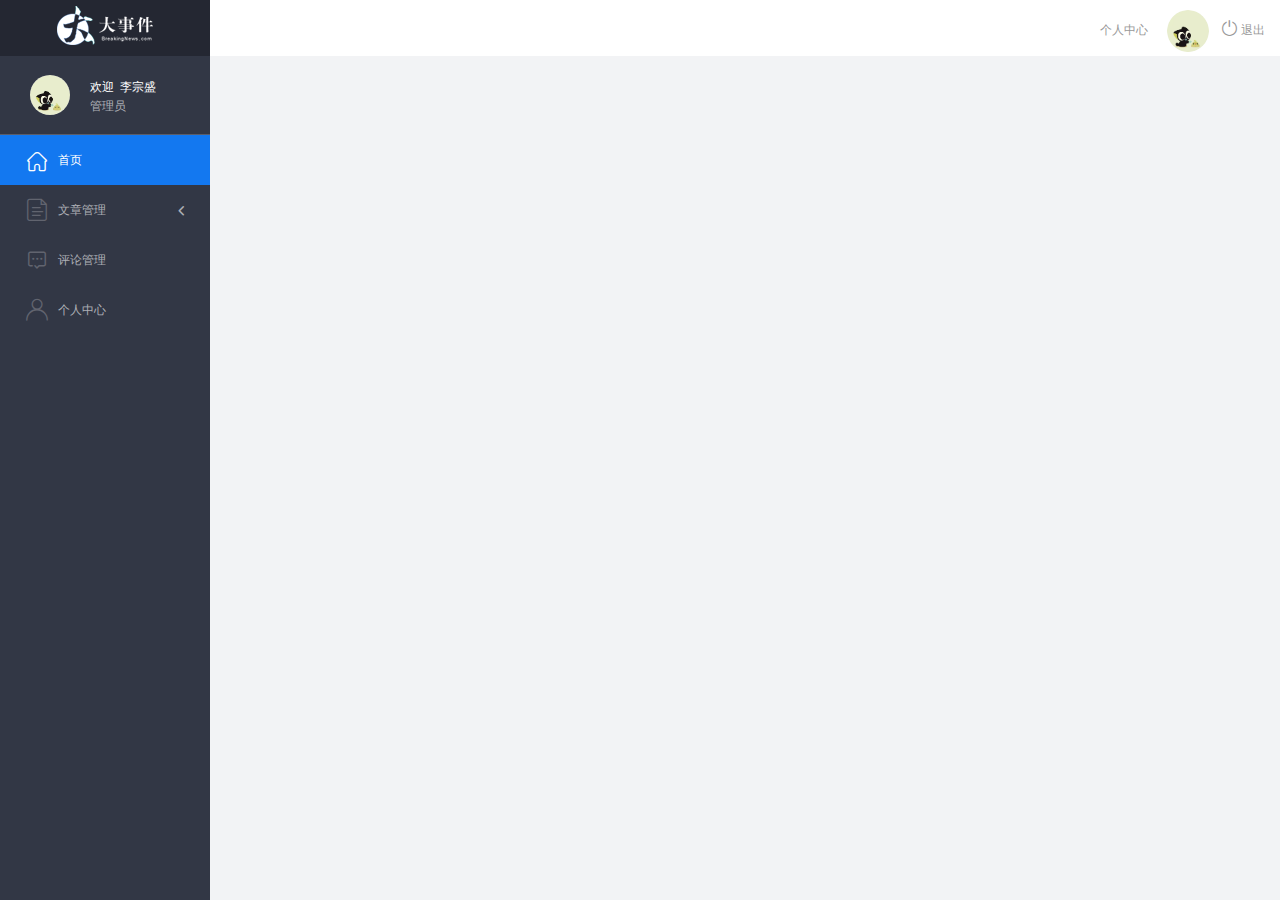
==== admin/index.html @ d2be2fa4 "信息" ====
<!DOCTYPE html>
<html lang="en">

<head>
    <meta charset="UTF-8">
    <meta name="viewport" content="width=device-width, initial-scale=1.0">
    <meta http-equiv="X-UA-Compatible" content="ie=edge">
    <title>大事件-后台首页</title>
    <link rel="stylesheet" href="./libs/bootstrap/css/bootstrap.min.css">
    <link rel="stylesheet" href="css/reset.css">
    <link rel="stylesheet" href="css/iconfont.css">
    <link rel="stylesheet" href="css/main.css">
    <script src="./libs/jquery-1.12.4.min.js"></script>
    <!-- 导入bootstrap的js文件 -->
    <script src="./libs/bootstrap/js/bootstrap.min.js"></script>
</head>

<body>
    <div class="sider">
        <a href="#" class="logo"><img src="images/logo02.png" alt="logo"></a>
        <div class="user_info">
            <img src="images/2.jpg" alt="person">
            <span>欢迎&nbsp;&nbsp;李宗盛</span>
            <b>管理员</b>
        </div>
        <!-- 左侧导航栏 -->
        <div class="menu">
            <div class="level01 active"><a href="#" target="main_frame"><i
                        class="iconfont icon-yidiandiantubiao04"></i><span>首页</span></a></div>
            <div class="level01"><a href="#"><i class="iconfont icon-icon-article"></i><span>文章管理</span><b
                        class="iconfont icon-arrowdownl"></b></a></div>
            <ul class="level02">
                <li><a href="#" target="main_frame"><i class="iconfont icon-previewright"></i><span>文章列表</span></a></li>
                <li><a href="#" target="main_frame"><i class="iconfont icon-previewright"></i><span>发表文章</span></a></li>
                <li><a href="#" target="main_frame"><i class="iconfont icon-previewright"></i><span>文章类别管理</span></a>
                </li>
            </ul>

            <div class="level01"><a href="#" target="main_frame"><i
                        class="iconfont icon-comment"></i><span>评论管理</span></a></div>
            <div class="level01" id="user"><a href="#" target="main_frame"><i
                        class="iconfont icon-user"></i><span>个人中心</span></a></div>
        </div>
        <!-- 顶部栏 -->
        <div class="header_bar">
            <div class="user_center_link">
                <a href="./user.html" target="main_frame">个人中心</a>
                <img src="images/2.jpg" alt="person">
                <a href="javascript:void(0)" class="logout"><i class="iconfont icon-tuichu"></i> 退出</a>
            </div>
        </div>
        <!-- 右侧主体内容 -->
        <div class="main" id="main_body">

        </div>
    </div>
</body>
</html>
---- admin/css/iconfont.css ----
@font-face {font-family: "iconfont";
  src: url('../fonts/iconfont.eot?t=1558003957214'); /* IE9 */
  src: url('../fonts/iconfont.eot?t=1558003957214#iefix') format('embedded-opentype'), /* IE6-IE8 */
  url('[data-uri]') format('woff2'),
  url('../fonts/iconfont.woff?t=1558003957214') format('woff'),
  url('../fonts/iconfont.ttf?t=1558003957214') format('truetype'), /* chrome, firefox, opera, Safari, Android, iOS 4.2+ */
  url('../fonts/iconfont.svg?t=1558003957214#iconfont') format('svg'); /* iOS 4.1- */
}

.iconfont {
  font-family: "iconfont" !important;
  font-size: 16px;
  font-style: normal;
  -webkit-font-smoothing: antialiased;
  -moz-osx-font-smoothing: grayscale;
}

.icon-yidiandiantubiao04:before {
  content: "\e607";
}

.icon-arrowdownl:before {
  content: "\e6a3";
}

.icon-key:before {
  content: "\e68b";
}

.icon-tuichu:before {
  content: "\e622";
}

.icon-previewright:before {
  content: "\e75c";
}

.icon-system:before {
  content: "\e6a6";
}

.icon-icondate:before {
  content: "\e609";
}

.icon-search:before {
  content: "\e656";
}

.icon-system1:before {
  content: "\e608";
}

.icon-user:before {
  content: "\e645";
}

.icon-comment:before {
  content: "\e60a";
}

.icon-icon-article:before {
  content: "\e601";
}
---- admin/css/main.css ----
body{
    font-family:'MicroSoft YaHei';
    background-color: #f2f3f5;
}
.main_wrap{
    position:fixed;
    width:100%;
    height:100%;
    left:0px;
    top:0px;
    background:url('../images/login_bg.jpg'); 
    background-size:100% 100%; 
  }
.header{
    width:1200px;
    overflow: hidden;
    margin:20px auto 0;
}
.heade .logo{
    float: left;
}
.header .copyright{
    float:right;
    font-size:12px;
    color:#fff;
    text-align:right;
    line-height:20px;
    margin-top:10px;
}
.login_form_con{
    position:absolute;
    left:50%;
    top:50%;
    margin-left:-200px;
    margin-top:-155px;
    width:400px;
    height:310px;
    background-color: #edeff0;
}

.login_form{
    position: relative;
}

.login_form .icon-user{
    position:absolute;
    font-size:16px;
    color:#999;
    left:46px;
    top:12px;
}
.login_form .icon-key{
    position:absolute;
    font-size:18px;
    color:#999;
    left:46px;
    top:78px;
}
.login_title{
    height:60px;
    background:url('../images/login_title.png') center center no-repeat #fff;
}
.input_txt,.input_pass,.input_sub{
    display:block;
    width:334px;
    height:37px;
    padding:0px;
    text-indent:40px;
    border:1px solid #ddd;
    margin:27px auto 0;
    outline:none;
}
.input_sub{
    margin-top:40px;
    height:42px;
    background-color: #19b9e7;
    text-indent:0px;
    font-size:18px;
    color:#fff;
    cursor: pointer;
}
.input_sub:hover{
    background-color: #08a0cc;
}

.sider{
    position:fixed;
    left:0;
    top:0;
    bottom:0;
    width:210px;
    background-color: #323745;
}
.sider .logo{
    display:block;
    height:56px;
    background-color: #242732;
    overflow: hidden;
}
.sider .logo img{
    display:block;
    margin:6px auto 0;
}
.user_info{
    height:79px;
    border-bottom:1px solid #5a5e6b;
}

.user_info img{
    float: left;
    width:40px;
    height:40px;
    border-radius:20px;
    margin:19px 0 0 30px;
}
.user_info span{
    float: left;
    width:120px;
    font-size:12px;
    color:#fff;
    margin:23px 0 0 20px;
}
.user_info b{
    float: left;
    width: 120px;
    font-weight:normal;
    font-size:12px;
    color:#adafb5;
    margin:2px 0 0 20px;
}

.menu .level01{
    height:50px;
    line-height:50px;
}
.menu .level01 a{
    display:block;
    height:50px;
    font-size:12px;
    color:#adafb5;
    overflow: hidden;
}
.menu .level01.active a{
    background-color: #1378f0;
    color:#fff;
}
.menu .level01.active i{
    color:#fff;
}

.menu .level01 a:hover{
    background-color: #1378f0;
    color:#fff;
}
.menu .level01 a:hover i{
    color:#fff;
}
.menu .level01 i{
    color:#61646f;
    font-size:22px;
    float: left;
    margin-left:26px;
}
.menu .level01 span{
    float: left;
    margin-left:10px;
}
.menu .level01 b{
    float: right;
    margin-right:20px;
    font-weight:normal;
    transform:rotate(90deg);
    transition:all 500ms ease;
}

.menu .level01 .rotate0{
    transform:rotate(0deg);
}

.menu .level02{
    background: #242732;
    display:none;
}


.menu .level02 li{
    height:40px;
    line-height:40px;
}
.menu .level02 li a{
    display:block;
    height:40px;
    font-size:12px;
    color:#adafb5;
    overflow: hidden;
}

.menu .level02 li a:hover{
    background-color: #1378f0;
    color:#fff;
}

.menu .level02 li i{
    font-size:12px;
    float: left;
    margin-left:60px;
}
.menu .level02 li span{
    font-size:12px;
    float: left;
    margin-left:5px;
}

.menu .level02 .active a{
    color:#ffae00;
}

.header_bar{
    position:fixed;
    left:210px;
    right:0;
    top:0;
    height:56px;
    background-color: #fff;
}

.main{
    position:fixed;
    left:210px;
    top:56px;
    right:0;
    bottom:0;
    background-color: #f2f3f5;
}

.search_form{
    width:218px;
    height:33px;
    border:1px solid #ddd;
    background-color: #f2f3f5;
    border-radius:16px;
    float: left;
    margin:12px 0 0 27px;
}

.search_form input{
    padding:0px;
    margin:0px;
    border:0px;
    float: left;
    background-color: #f2f3f5;
    font-size:12px;
    width:175px;
    height:31px;
    margin-left:12px;
    outline:none;
   
}

.search_form .icon-search{
    line-height:33px;
    cursor: pointer;
    font-size:18px;
    color:#abaebb;
}
.user_center_link{
    float:right;

}
.user_center_link a{
    line-height:56px;
    font-size:12px;
    color:#999;
    margin-right:15px;
}
.user_center_link a:hover{
    color:#ffae00
}

.user_center_link img{
    width:42px;
    height:42px;
    border-radius:32px;
    margin-right:10px;
}

.spannel_list{
    margin-top:20px;
}

.spannel{
	height:100px;
	overflow:hidden;
	text-align:center;
    position:relative;
    background-color: #fff;
    border:1px solid #e7e7e9;
    margin-bottom:20px;
}

.spannel em{
    font-style:normal;
	font-size:50px;
	line-height:50px;
	display:inline-block;
	margin:10px 0 0 20px;
	font-family:'Arial';
	color:#83a2ed;
}

.spannel span{
	font-size:14px;
	display:inline-block;
	color:#83a2ed;
	margin-left:10px;
}

.spannel b{
	position:absolute;
	left:0;
	bottom:0;
	width:100%;
	line-height:24px;
	background:#e5e5e5;
	color:#333;
	font-size:14px;
	font-weight:normal;
}

.scolor01 em,.scolor01 span{
	color:#6ac6e2;
}

.scolor02 em,.scolor02 span{
	color:#5fd9de;
}

.scolor03 em,.scolor03 span{
	color:#58d88e;
}


.gragh_pannel{
    height:350px;
    border:1px solid #e7e7e9;
    background-color: #fff!important; 
    margin-bottom:20px;  
}

.column_pannel{
    margin-bottom:20px;
    height:400px;
    border:1px solid #e7e7e9;
    background-color: #fff!important;   
}

.common_title{
    line-height:42px;
    background-color: #fbfbfb;
    border:1px solid #e7e7e9;
    margin-top:20px;
    text-indent: 15px;
    font-size:14px;
    color:#333;
}

.common_con{
    border:1px solid #e7e7e9;
    border-top:0px;
    background-color: #fff;
    padding-bottom:20px;
    margin-bottom:20px;
}
.opt_btns{
    margin-top:20px;
}

.mp20{
    margin-top:20px;
}

.pagination{   
   margin:0;
}

.article_form{
    margin-top:20px;
}

.form-group{
    margin-bottom:25px;
}

.form-group label{
    font-weight:normal;
    color:#666;
}

.icon-icondate{
    line-height:16px;
}

.user_pic{
    width:100px;
    height:100px;
    margin-bottom:10px;
}

.article_cover{
    width:200px;
    height:200px;
    margin-bottom:10px;
}
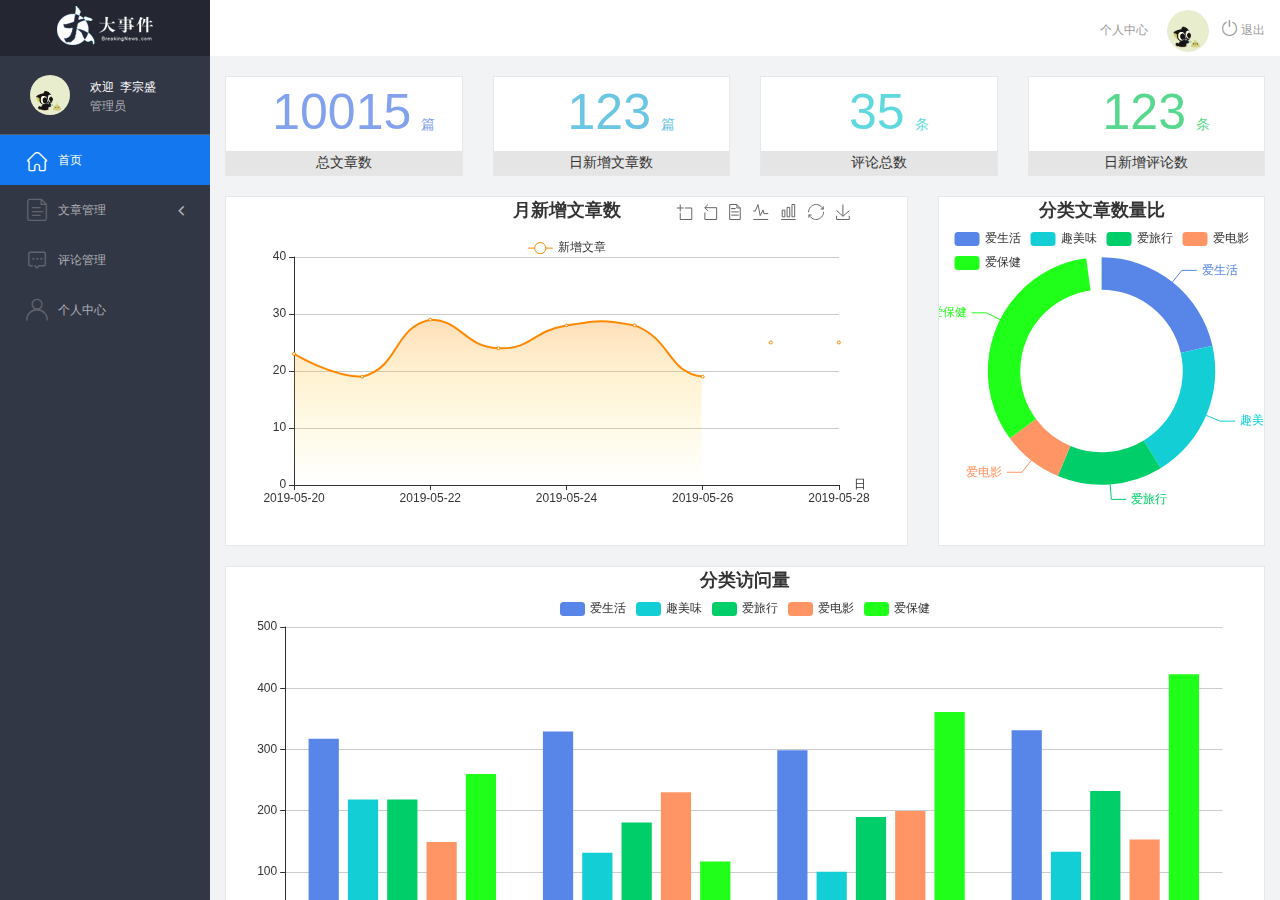
==== commit f756cb72: "大项目" ====
--- a/admin/index.html
+++ b/admin/index.html
@@ -2,57 +2,98 @@
 <html lang="en">
 
 <head>
-    <meta charset="UTF-8">
-    <meta name="viewport" content="width=device-width, initial-scale=1.0">
-    <meta http-equiv="X-UA-Compatible" content="ie=edge">
-    <title>大事件-后台首页</title>
-    <link rel="stylesheet" href="./libs/bootstrap/css/bootstrap.min.css">
-    <link rel="stylesheet" href="css/reset.css">
-    <link rel="stylesheet" href="css/iconfont.css">
-    <link rel="stylesheet" href="css/main.css">
-    <script src="./libs/jquery-1.12.4.min.js"></script>
-    <!-- 导入bootstrap的js文件 -->
-    <script src="./libs/bootstrap/js/bootstrap.min.js"></script>
+  <meta charset="UTF-8">
+  <meta name="viewport" content="width=device-width, initial-scale=1.0">
+  <meta http-equiv="X-UA-Compatible" content="ie=edge">
+  <title>大事件-后台首页</title>
+  <link rel="stylesheet" href="./libs/bootstrap/css/bootstrap.min.css">
+  <link rel="stylesheet" href="css/reset.css">
+  <link rel="stylesheet" href="css/iconfont.css">
+  <link rel="stylesheet" href="css/main.css">
+  <script src="./libs/jquery-1.12.4.min.js"></script>
+  <!-- 导入bootstrap的js文件 -->
+  <script src="./libs/bootstrap/js/bootstrap.min.js"></script>
 </head>
 
 <body>
-    <div class="sider">
-        <a href="#" class="logo"><img src="images/logo02.png" alt="logo"></a>
-        <div class="user_info">
-            <img src="images/2.jpg" alt="person">
-            <span>欢迎&nbsp;&nbsp;李宗盛</span>
-            <b>管理员</b>
-        </div>
-        <!-- 左侧导航栏 -->
-        <div class="menu">
-            <div class="level01 active"><a href="#" target="main_frame"><i
+  <div class="sider">
+    <a href="#" class="logo"><img src="images/logo02.png" alt="logo"></a>
+    <div class="user_info">
+      <img src="images/2.jpg" alt="person">
+      <span>欢迎&nbsp;&nbsp;李宗盛</span>
+      <b>管理员</b>
+    </div>
+    <!-- 左侧导航栏 -->
+    <div class="menu">
+      <div class="level01 active"><a href="./main_count.html" target="main_frame"><i
                         class="iconfont icon-yidiandiantubiao04"></i><span>首页</span></a></div>
-            <div class="level01"><a href="#"><i class="iconfont icon-icon-article"></i><span>文章管理</span><b
+      <div class="level01"><a href="#"><i class="iconfont icon-icon-article"></i><span>文章管理</span><b
                         class="iconfont icon-arrowdownl"></b></a></div>
-            <ul class="level02">
-                <li><a href="#" target="main_frame"><i class="iconfont icon-previewright"></i><span>文章列表</span></a></li>
-                <li><a href="#" target="main_frame"><i class="iconfont icon-previewright"></i><span>发表文章</span></a></li>
-                <li><a href="#" target="main_frame"><i class="iconfont icon-previewright"></i><span>文章类别管理</span></a>
-                </li>
-            </ul>
+      <ul class="level02">
+        <li><a href="article_list.html" target="main_frame"><i class="iconfont icon-previewright"></i><span>文章列表</span></a></li>
+        <li><a href="article_release.html" target="main_frame"><i class="iconfont icon-previewright"></i><span>发表文章</span></a></li>
+        <li><a href="article_category.html" target="main_frame"><i class="iconfont icon-previewright"></i><span>文章类别管理</span></a>
+        </li>
+      </ul>
 
-            <div class="level01"><a href="#" target="main_frame"><i
+      <div class="level01"><a href="./comment_list.html" target="main_frame"><i
                         class="iconfont icon-comment"></i><span>评论管理</span></a></div>
-            <div class="level01" id="user"><a href="#" target="main_frame"><i
+      <div class="level01" id="user"><a href="./user.html" target="main_frame"><i
                         class="iconfont icon-user"></i><span>个人中心</span></a></div>
-        </div>
-        <!-- 顶部栏 -->
-        <div class="header_bar">
-            <div class="user_center_link">
-                <a href="./user.html" target="main_frame">个人中心</a>
-                <img src="images/2.jpg" alt="person">
-                <a href="javascript:void(0)" class="logout"><i class="iconfont icon-tuichu"></i> 退出</a>
-            </div>
-        </div>
-        <!-- 右侧主体内容 -->
-        <div class="main" id="main_body">
+    </div>
+    <!-- 顶部栏 -->
+    <div class="header_bar">
+      <div class="user_center_link">
+        <a href="./user.html" target="main_frame">个人中心</a>
+        <img src="images/2.jpg" alt="person">
+        <a href="javascript:void(0)" class="logout"><i class="iconfont icon-tuichu"></i> 退出</a>
+      </div>
+    </div>
+    <!-- 右侧主体内容 -->
+    <div class="main" id="main_body">
+      <iframe src="./main_count.html" name='main_frame' frameborder="0"></iframe>
+    </div>
+  </div>
+</body>
 
-        </div>
-    </div>
-</body>
+
+<script>
+  $(function() {
+    // level01的展开与收起
+    $('.level01:eq(1)').click(function() {
+        $(this).siblings('.level02').slideToggle();
+      })
+      // 点击蓝标效果
+    $('.level01').click(function() {
+      $(this).addClass('active').siblings().removeClass('active');
+    })
+
+    // 获取用户信息
+    $.ajax({
+      url: 'http:localhost:8080/api/v1/admin/user/info',
+      headers: {
+        Authorization: window.localStorage.getItem('token')
+      },
+      success: function(backData) {
+        // 左侧头像和名字
+        $('.user_info>img').attr('src', backData.data.userPic);
+        $('.user_info>span').text('欢迎  ' + backData.data.nickname);
+        // 右侧头像
+        $('.user_center_link>img').attr('src', backData.data.userPic);
+      },
+
+      // 请求失败后的回调函数
+      error: function(backData) {
+        console.log('出错了');
+        console.log(backData);
+        if (backData.statusText === 'Forbidden') {
+          alert('请出门左走');
+          window.location.href = './login.html';
+        }
+
+      }
+    })
+  })
+</script>
+
 </html>--- a/admin/css/main.css
+++ b/admin/css/main.css
@@ -1,416 +1,447 @@
-body{
-    font-family:'MicroSoft YaHei';
-    background-color: #f2f3f5;
-}
-.main_wrap{
-    position:fixed;
-    width:100%;
-    height:100%;
-    left:0px;
-    top:0px;
-    background:url('../images/login_bg.jpg'); 
-    background-size:100% 100%; 
-  }
-.header{
-    width:1200px;
-    overflow: hidden;
-    margin:20px auto 0;
-}
-.heade .logo{
-    float: left;
-}
-.header .copyright{
-    float:right;
-    font-size:12px;
-    color:#fff;
-    text-align:right;
-    line-height:20px;
-    margin-top:10px;
-}
-.login_form_con{
-    position:absolute;
-    left:50%;
-    top:50%;
-    margin-left:-200px;
-    margin-top:-155px;
-    width:400px;
-    height:310px;
-    background-color: #edeff0;
-}
-
-.login_form{
-    position: relative;
-}
-
-.login_form .icon-user{
-    position:absolute;
-    font-size:16px;
-    color:#999;
-    left:46px;
-    top:12px;
-}
-.login_form .icon-key{
-    position:absolute;
-    font-size:18px;
-    color:#999;
-    left:46px;
-    top:78px;
-}
-.login_title{
-    height:60px;
-    background:url('../images/login_title.png') center center no-repeat #fff;
-}
-.input_txt,.input_pass,.input_sub{
-    display:block;
-    width:334px;
-    height:37px;
-    padding:0px;
-    text-indent:40px;
-    border:1px solid #ddd;
-    margin:27px auto 0;
-    outline:none;
-}
-.input_sub{
-    margin-top:40px;
-    height:42px;
-    background-color: #19b9e7;
-    text-indent:0px;
-    font-size:18px;
-    color:#fff;
-    cursor: pointer;
-}
-.input_sub:hover{
-    background-color: #08a0cc;
-}
-
-.sider{
-    position:fixed;
-    left:0;
-    top:0;
-    bottom:0;
-    width:210px;
-    background-color: #323745;
-}
-.sider .logo{
-    display:block;
-    height:56px;
-    background-color: #242732;
-    overflow: hidden;
-}
-.sider .logo img{
-    display:block;
-    margin:6px auto 0;
-}
-.user_info{
-    height:79px;
-    border-bottom:1px solid #5a5e6b;
-}
-
-.user_info img{
-    float: left;
-    width:40px;
-    height:40px;
-    border-radius:20px;
-    margin:19px 0 0 30px;
-}
-.user_info span{
-    float: left;
-    width:120px;
-    font-size:12px;
-    color:#fff;
-    margin:23px 0 0 20px;
-}
-.user_info b{
-    float: left;
-    width: 120px;
-    font-weight:normal;
-    font-size:12px;
-    color:#adafb5;
-    margin:2px 0 0 20px;
-}
-
-.menu .level01{
-    height:50px;
-    line-height:50px;
-}
-.menu .level01 a{
-    display:block;
-    height:50px;
-    font-size:12px;
-    color:#adafb5;
-    overflow: hidden;
-}
-.menu .level01.active a{
-    background-color: #1378f0;
-    color:#fff;
-}
-.menu .level01.active i{
-    color:#fff;
-}
-
-.menu .level01 a:hover{
-    background-color: #1378f0;
-    color:#fff;
-}
-.menu .level01 a:hover i{
-    color:#fff;
-}
-.menu .level01 i{
-    color:#61646f;
-    font-size:22px;
-    float: left;
-    margin-left:26px;
-}
-.menu .level01 span{
-    float: left;
-    margin-left:10px;
-}
-.menu .level01 b{
-    float: right;
-    margin-right:20px;
-    font-weight:normal;
-    transform:rotate(90deg);
-    transition:all 500ms ease;
-}
-
-.menu .level01 .rotate0{
-    transform:rotate(0deg);
-}
-
-.menu .level02{
-    background: #242732;
-    display:none;
-}
-
-
-.menu .level02 li{
-    height:40px;
-    line-height:40px;
-}
-.menu .level02 li a{
-    display:block;
-    height:40px;
-    font-size:12px;
-    color:#adafb5;
-    overflow: hidden;
-}
-
-.menu .level02 li a:hover{
-    background-color: #1378f0;
-    color:#fff;
-}
-
-.menu .level02 li i{
-    font-size:12px;
-    float: left;
-    margin-left:60px;
-}
-.menu .level02 li span{
-    font-size:12px;
-    float: left;
-    margin-left:5px;
-}
-
-.menu .level02 .active a{
-    color:#ffae00;
-}
-
-.header_bar{
-    position:fixed;
-    left:210px;
-    right:0;
-    top:0;
-    height:56px;
-    background-color: #fff;
-}
-
-.main{
-    position:fixed;
-    left:210px;
-    top:56px;
-    right:0;
-    bottom:0;
-    background-color: #f2f3f5;
-}
-
-.search_form{
-    width:218px;
-    height:33px;
-    border:1px solid #ddd;
-    background-color: #f2f3f5;
-    border-radius:16px;
-    float: left;
-    margin:12px 0 0 27px;
-}
-
-.search_form input{
-    padding:0px;
-    margin:0px;
-    border:0px;
-    float: left;
-    background-color: #f2f3f5;
-    font-size:12px;
-    width:175px;
-    height:31px;
-    margin-left:12px;
-    outline:none;
-   
-}
-
-.search_form .icon-search{
-    line-height:33px;
-    cursor: pointer;
-    font-size:18px;
-    color:#abaebb;
-}
-.user_center_link{
-    float:right;
-
-}
-.user_center_link a{
-    line-height:56px;
-    font-size:12px;
-    color:#999;
-    margin-right:15px;
-}
-.user_center_link a:hover{
-    color:#ffae00
-}
-
-.user_center_link img{
-    width:42px;
-    height:42px;
-    border-radius:32px;
-    margin-right:10px;
-}
-
-.spannel_list{
-    margin-top:20px;
-}
-
-.spannel{
-	height:100px;
-	overflow:hidden;
-	text-align:center;
-    position:relative;
-    background-color: #fff;
-    border:1px solid #e7e7e9;
-    margin-bottom:20px;
-}
-
-.spannel em{
-    font-style:normal;
-	font-size:50px;
-	line-height:50px;
-	display:inline-block;
-	margin:10px 0 0 20px;
-	font-family:'Arial';
-	color:#83a2ed;
-}
-
-.spannel span{
-	font-size:14px;
-	display:inline-block;
-	color:#83a2ed;
-	margin-left:10px;
-}
-
-.spannel b{
-	position:absolute;
-	left:0;
-	bottom:0;
-	width:100%;
-	line-height:24px;
-	background:#e5e5e5;
-	color:#333;
-	font-size:14px;
-	font-weight:normal;
-}
-
-.scolor01 em,.scolor01 span{
-	color:#6ac6e2;
-}
-
-.scolor02 em,.scolor02 span{
-	color:#5fd9de;
-}
-
-.scolor03 em,.scolor03 span{
-	color:#58d88e;
-}
-
-
-.gragh_pannel{
-    height:350px;
-    border:1px solid #e7e7e9;
-    background-color: #fff!important; 
-    margin-bottom:20px;  
-}
-
-.column_pannel{
-    margin-bottom:20px;
-    height:400px;
-    border:1px solid #e7e7e9;
-    background-color: #fff!important;   
-}
-
-.common_title{
-    line-height:42px;
-    background-color: #fbfbfb;
-    border:1px solid #e7e7e9;
-    margin-top:20px;
-    text-indent: 15px;
-    font-size:14px;
-    color:#333;
-}
-
-.common_con{
-    border:1px solid #e7e7e9;
-    border-top:0px;
-    background-color: #fff;
-    padding-bottom:20px;
-    margin-bottom:20px;
-}
-.opt_btns{
-    margin-top:20px;
-}
-
-.mp20{
-    margin-top:20px;
-}
-
-.pagination{   
-   margin:0;
-}
-
-.article_form{
-    margin-top:20px;
-}
-
-.form-group{
-    margin-bottom:25px;
-}
-
-.form-group label{
-    font-weight:normal;
-    color:#666;
-}
-
-.icon-icondate{
-    line-height:16px;
-}
-
-.user_pic{
-    width:100px;
-    height:100px;
-    margin-bottom:10px;
-}
-
-.article_cover{
-    width:200px;
-    height:200px;
-    margin-bottom:10px;
-}
-
-
-
+body {
+  font-family: 'MicroSoft YaHei';
+  background-color: #f2f3f5;
+}
+
+.main_wrap {
+  position: fixed;
+  width: 100%;
+  height: 100%;
+  left: 0px;
+  top: 0px;
+  background: url('../images/login_bg.jpg');
+  background-size: 100% 100%;
+}
+
+.header {
+  width: 1200px;
+  overflow: hidden;
+  margin: 20px auto 0;
+}
+
+.heade .logo {
+  float: left;
+}
+
+.header .copyright {
+  float: right;
+  font-size: 12px;
+  color: #fff;
+  text-align: right;
+  line-height: 20px;
+  margin-top: 10px;
+}
+
+.login_form_con {
+  position: absolute;
+  left: 50%;
+  top: 50%;
+  margin-left: -200px;
+  margin-top: -155px;
+  width: 400px;
+  height: 310px;
+  background-color: #edeff0;
+}
+
+.login_form {
+  position: relative;
+}
+
+.login_form .icon-user {
+  position: absolute;
+  font-size: 16px;
+  color: #999;
+  left: 46px;
+  top: 12px;
+}
+
+.login_form .icon-key {
+  position: absolute;
+  font-size: 18px;
+  color: #999;
+  left: 46px;
+  top: 78px;
+}
+
+.login_title {
+  height: 60px;
+  background: url('../images/login_title.png') center center no-repeat #fff;
+}
+
+.input_txt,
+.input_pass,
+.input_sub {
+  display: block;
+  width: 334px;
+  height: 37px;
+  padding: 0px;
+  text-indent: 40px;
+  border: 1px solid #ddd;
+  margin: 27px auto 0;
+  outline: none;
+}
+
+.input_sub {
+  margin-top: 40px;
+  height: 42px;
+  background-color: #19b9e7;
+  text-indent: 0px;
+  font-size: 18px;
+  color: #fff;
+  cursor: pointer;
+}
+
+.input_sub:hover {
+  background-color: #08a0cc;
+}
+
+.sider {
+  position: fixed;
+  left: 0;
+  top: 0;
+  bottom: 0;
+  width: 210px;
+  background-color: #323745;
+}
+
+.sider .logo {
+  display: block;
+  height: 56px;
+  background-color: #242732;
+  overflow: hidden;
+}
+
+.sider .logo img {
+  display: block;
+  margin: 6px auto 0;
+}
+
+.user_info {
+  height: 79px;
+  border-bottom: 1px solid #5a5e6b;
+}
+
+.user_info img {
+  float: left;
+  width: 40px;
+  height: 40px;
+  border-radius: 20px;
+  margin: 19px 0 0 30px;
+}
+
+.user_info span {
+  float: left;
+  width: 120px;
+  font-size: 12px;
+  color: #fff;
+  margin: 23px 0 0 20px;
+}
+
+.user_info b {
+  float: left;
+  width: 120px;
+  font-weight: normal;
+  font-size: 12px;
+  color: #adafb5;
+  margin: 2px 0 0 20px;
+}
+
+.menu .level01 {
+  height: 50px;
+  line-height: 50px;
+}
+
+.menu .level01 a {
+  display: block;
+  height: 50px;
+  font-size: 12px;
+  color: #adafb5;
+  overflow: hidden;
+}
+
+.menu .level01.active a {
+  background-color: #1378f0;
+  color: #fff;
+}
+
+.menu .level01.active i {
+  color: #fff;
+}
+
+.menu .level01 a:hover {
+  background-color: #1378f0;
+  color: #fff;
+}
+
+.menu .level01 a:hover i {
+  color: #fff;
+}
+
+.menu .level01 i {
+  color: #61646f;
+  font-size: 22px;
+  float: left;
+  margin-left: 26px;
+}
+
+.menu .level01 span {
+  float: left;
+  margin-left: 10px;
+}
+
+.menu .level01 b {
+  float: right;
+  margin-right: 20px;
+  font-weight: normal;
+  transform: rotate(90deg);
+  transition: all 500ms ease;
+}
+
+.menu .level01 .rotate0 {
+  transform: rotate(0deg);
+}
+
+.menu .level02 {
+  background: #242732;
+  display: none;
+}
+
+.menu .level02 li {
+  height: 40px;
+  line-height: 40px;
+}
+
+.menu .level02 li a {
+  display: block;
+  height: 40px;
+  font-size: 12px;
+  color: #adafb5;
+  overflow: hidden;
+}
+
+.menu .level02 li a:hover {
+  background-color: #1378f0;
+  color: #fff;
+}
+
+.menu .level02 li i {
+  font-size: 12px;
+  float: left;
+  margin-left: 60px;
+}
+
+.menu .level02 li span {
+  font-size: 12px;
+  float: left;
+  margin-left: 5px;
+}
+
+.menu .level02 .active a {
+  color: #ffae00;
+}
+
+.header_bar {
+  position: fixed;
+  left: 210px;
+  right: 0;
+  top: 0;
+  height: 56px;
+  background-color: #fff;
+}
+
+.main {
+  position: fixed;
+  left: 210px;
+  top: 56px;
+  right: 0;
+  bottom: 0;
+  background-color: #f2f3f5;
+}
+
+.search_form {
+  width: 218px;
+  height: 33px;
+  border: 1px solid #ddd;
+  background-color: #f2f3f5;
+  border-radius: 16px;
+  float: left;
+  margin: 12px 0 0 27px;
+}
+
+.search_form input {
+  padding: 0px;
+  margin: 0px;
+  border: 0px;
+  float: left;
+  background-color: #f2f3f5;
+  font-size: 12px;
+  width: 175px;
+  height: 31px;
+  margin-left: 12px;
+  outline: none;
+}
+
+.search_form .icon-search {
+  line-height: 33px;
+  cursor: pointer;
+  font-size: 18px;
+  color: #abaebb;
+}
+
+.user_center_link {
+  float: right;
+}
+
+.user_center_link a {
+  line-height: 56px;
+  font-size: 12px;
+  color: #999;
+  margin-right: 15px;
+}
+
+.user_center_link a:hover {
+  color: #ffae00
+}
+
+.user_center_link img {
+  width: 42px;
+  height: 42px;
+  border-radius: 32px;
+  margin-right: 10px;
+}
+
+.spannel_list {
+  margin-top: 20px;
+}
+
+.spannel {
+  height: 100px;
+  overflow: hidden;
+  text-align: center;
+  position: relative;
+  background-color: #fff;
+  border: 1px solid #e7e7e9;
+  margin-bottom: 20px;
+}
+
+.spannel em {
+  font-style: normal;
+  font-size: 50px;
+  line-height: 50px;
+  display: inline-block;
+  margin: 10px 0 0 20px;
+  font-family: 'Arial';
+  color: #83a2ed;
+}
+
+.spannel span {
+  font-size: 14px;
+  display: inline-block;
+  color: #83a2ed;
+  margin-left: 10px;
+}
+
+.spannel b {
+  position: absolute;
+  left: 0;
+  bottom: 0;
+  width: 100%;
+  line-height: 24px;
+  background: #e5e5e5;
+  color: #333;
+  font-size: 14px;
+  font-weight: normal;
+}
+
+.scolor01 em,
+.scolor01 span {
+  color: #6ac6e2;
+}
+
+.scolor02 em,
+.scolor02 span {
+  color: #5fd9de;
+}
+
+.scolor03 em,
+.scolor03 span {
+  color: #58d88e;
+}
+
+.gragh_pannel {
+  height: 350px;
+  border: 1px solid #e7e7e9;
+  background-color: #fff!important;
+  margin-bottom: 20px;
+}
+
+.column_pannel {
+  margin-bottom: 20px;
+  height: 400px;
+  border: 1px solid #e7e7e9;
+  background-color: #fff!important;
+}
+
+.common_title {
+  line-height: 42px;
+  background-color: #fbfbfb;
+  border: 1px solid #e7e7e9;
+  margin-top: 20px;
+  text-indent: 15px;
+  font-size: 14px;
+  color: #333;
+}
+
+.common_con {
+  border: 1px solid #e7e7e9;
+  border-top: 0px;
+  background-color: #fff;
+  padding-bottom: 20px;
+  margin-bottom: 20px;
+}
+
+.opt_btns {
+  margin-top: 20px;
+}
+
+.mp20 {
+  margin-top: 20px;
+}
+
+.pagination {
+  margin: 0;
+}
+
+.article_form {
+  margin-top: 20px;
+}
+
+.form-group {
+  margin-bottom: 25px;
+}
+
+.form-group label {
+  font-weight: normal;
+  color: #666;
+}
+
+.icon-icondate {
+  line-height: 16px;
+}
+
+.user_pic {
+  width: 100px;
+  height: 100px;
+  margin-bottom: 10px;
+}
+
+.article_cover {
+  width: 200px;
+  height: 200px;
+  margin-bottom: 10px;
+}
+
+#main_body iframe {
+  width: 100%;
+  height: 100%;
+}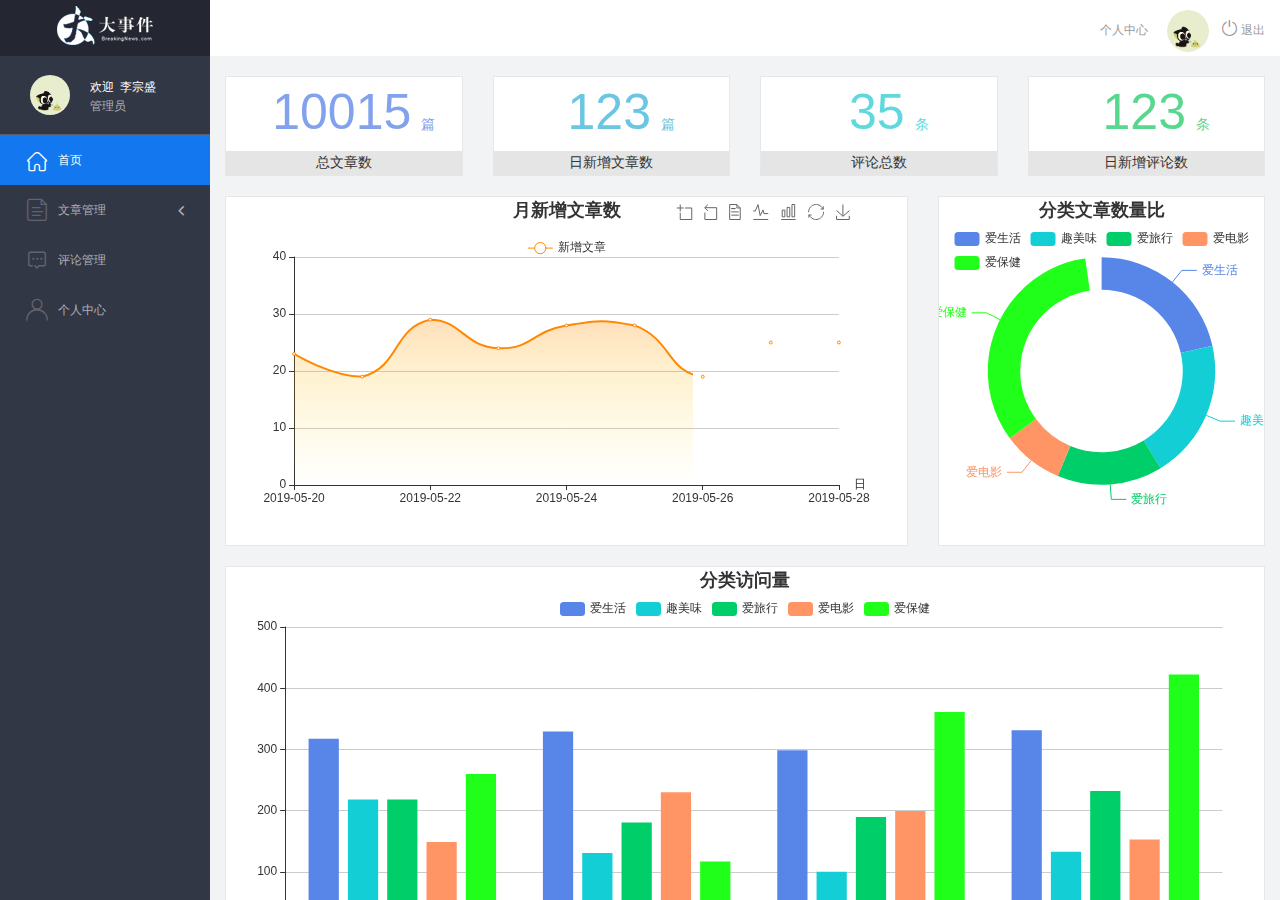
==== commit 234c41c5: "个人中心查询与修改" ====
--- a/admin/index.html
+++ b/admin/index.html
@@ -70,10 +70,13 @@
 
     // 获取用户信息
     $.ajax({
-      url: 'http:localhost:8080/api/v1/admin/user/info',
-      headers: {
-        Authorization: window.localStorage.getItem('token')
-      },
+      // url: 'http:localhost:8080/api/v1/admin/user/info',
+
+      // 使用抽取的接口属性
+      url: BigNew.user_info,
+      // headers: {
+      //   Authorization: window.localStorage.getItem('token')
+      // },
       success: function(backData) {
         // 左侧头像和名字
         $('.user_info>img').attr('src', backData.data.userPic);
@@ -83,14 +86,24 @@
       },
 
       // 请求失败后的回调函数
-      error: function(backData) {
-        console.log('出错了');
-        console.log(backData);
-        if (backData.statusText === 'Forbidden') {
-          alert('请出门左走');
-          window.location.href = './login.html';
-        }
+      // error: function(backData) {
+      //   console.log('出错了');
+      //   console.log(backData);
+      //   if (backData.statusText === 'Forbidden') {
+      //     alert('请出去');
+      //     window.location.href = './login.html';
+      //   }
 
+      // }
+    })
+
+    // 登出
+    $('.logout').click(function() {
+      if (window.confirm('确定退出？')) {
+        // 清除缓存
+        window.localStorage.removeItem('token');
+        // 去登录页
+        window.location.href = './login.html';
       }
     })
   })
